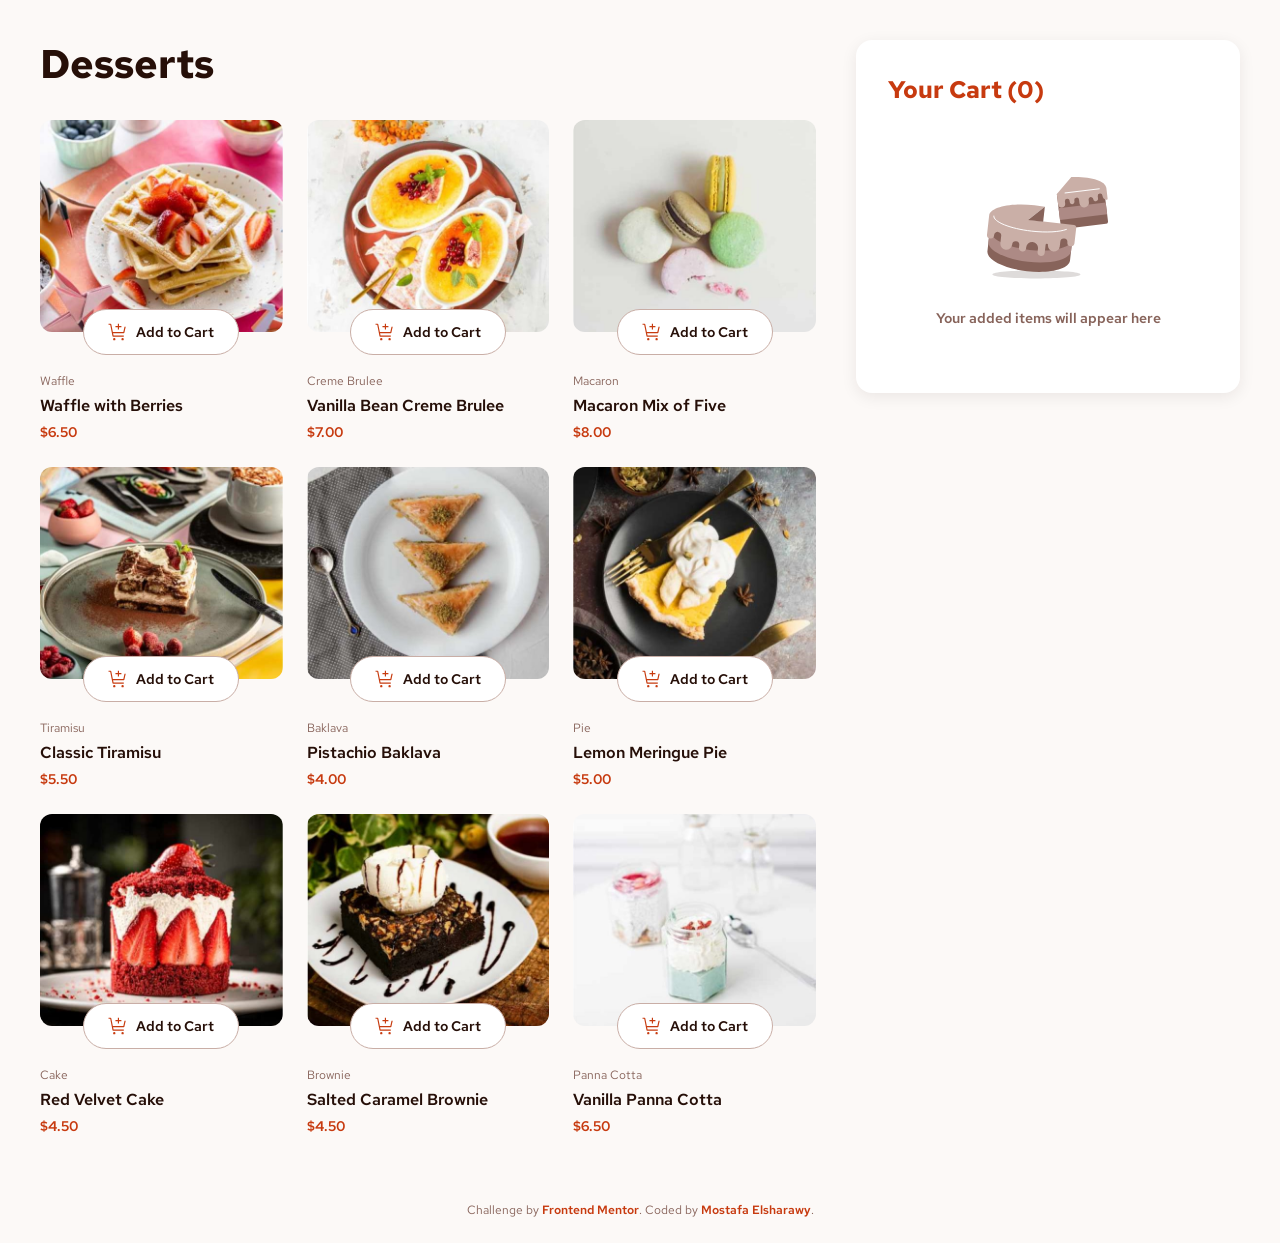
==== index.html @ c8ed71d9 "." ====
<!DOCTYPE html>
<html lang="en">
  <head>
    <meta charset="UTF-8" />
    <meta name="viewport" content="width=device-width, initial-scale=1.0" />
    <title>Desserts — Product List with Cart</title>
    <link rel="icon" type="image/png" href="../assets/images/favicon-32x32.png" sizes="32x32" />
    <link rel="preconnect" href="https://fonts.googleapis.com" />
    <link rel="preconnect" href="https://fonts.gstatic.com" crossorigin />
    <link href="https://fonts.googleapis.com/css2?family=Red+Hat+Text:ital,wght@0,400;0,600;0,700;1,400&display=swap" rel="stylesheet" />
    <link rel="stylesheet" href="../CSS/style.css" />
  </head>
  <body>

    <!-- ===================== MAIN LAYOUT ===================== -->
    <main class="layout" id="main-content">

      <!-- ===== PRODUCT SECTION ===== -->
      <section class="products-section" aria-label="Dessert products">
        <h1 class="section-title">Desserts</h1>
        <div class="products-grid" id="products-grid" role="list"></div>
      </section>

      <!-- ===== CART SIDEBAR ===== -->
      <aside class="cart-sidebar" aria-label="Your shopping cart">
        <h2 class="cart-title">Your Cart (<span id="cart-count">0</span>)</h2>

        <!-- Empty state -->
        <div class="cart-empty" id="cart-empty" aria-live="polite">
          <img
            src="../assets/images/illustration-empty-cart.svg"
            alt="Empty shopping cart illustration"
            class="cart-empty__illustration"
          />
          <p class="cart-empty__text">Your added items will appear here</p>
        </div>

        <!-- Filled state -->
        <div class="cart-filled" id="cart-filled" hidden>
          <ul class="cart-items" id="cart-items" aria-label="Items in cart"></ul>

          <div class="cart-order-total">
            <span class="cart-order-total__label">Order Total</span>
            <span class="cart-order-total__value" id="cart-total">$0.00</span>
          </div>

          <div class="cart-carbon-note">
            <img
              src="../assets/images/icon-carbon-neutral.svg"
              alt=""
              aria-hidden="true"
            />
            <p>This is a <strong>carbon-neutral</strong> delivery</p>
          </div>

          <button class="btn-confirm-order" id="btn-confirm-order" type="button">
            Confirm Order
          </button>
        </div>
      </aside>
    </main>

    <!-- ===================== ORDER CONFIRMATION MODAL ===================== -->
    <div
      class="modal-overlay"
      id="modal-overlay"
      role="dialog"
      aria-modal="true"
      aria-labelledby="modal-title"
      hidden
    >
      <div class="modal">
        <img
          src="../assets/images/icon-order-confirmed.svg"
          alt="Order confirmed"
          class="modal__icon"
        />
        <h2 class="modal__title" id="modal-title">Order Confirmed</h2>
        <p class="modal__subtitle">We hope you enjoy your food!</p>

        <div class="modal-items-wrapper">
          <ul class="modal-items" id="modal-items" aria-label="Order summary"></ul>
          <div class="modal-order-total">
            <span class="modal-order-total__label">Order Total</span>
            <span class="modal-order-total__value" id="modal-total">$0.00</span>
          </div>
        </div>

        <button class="btn-start-new-order" id="btn-start-new-order" type="button">
          Start New Order
        </button>
      </div>
    </div>

    <script src="../JS/script.js?v=5"></script>

    <footer class="attribution">
      Challenge by <a href="https://www.frontendmentor.io?ref=challenge">Frontend Mentor</a>.
      Coded by <a href="https://www.linkedin.com/in/mostafa-elhassanain-elsharawy-27592a302/">Mostafa Elsharawy</a>.
    </footer>

  </body>
</html>
---- CSS/style.css ----
/* ============================================================
   PRODUCT LIST WITH CART — STYLESHEET
   1. Custom Properties
   2. Reset & Base
   3. Typography
   4. Layout
   5. Product Card
   6. Add-to-Cart Button
   7. Quantity Controls
   8. Cart Sidebar
   9. Cart Items
   10. Order Total & Carbon Note
   11. Confirm Order Button
   12. Order Confirmation Modal
   13. Responsive — Tablet (768px)
   14. Responsive — Desktop (1200px)
   15. Animations & Transitions
   ============================================================ */

/* ============================================================
   1. CUSTOM PROPERTIES
   ============================================================ */
:root {
  /* Brand colours */
  --clr-red:        hsl(14, 86%, 42%);
  --clr-red-hover:  hsl(14, 86%, 35%);
  --clr-green:      hsl(159, 69%, 38%);

  /* Neutrals */
  --clr-rose-50:    hsl(20, 50%, 98%);
  --clr-rose-100:   hsl(13, 31%, 94%);
  --clr-rose-300:   hsl(14, 25%, 72%);
  --clr-rose-400:   hsl(7, 20%, 60%);
  --clr-rose-500:   hsl(12, 20%, 44%);
  --clr-rose-900:   hsl(14, 65%, 9%);

  /* Typography */
  --ff-base:    'Red Hat Text', sans-serif;
  --fw-regular: 400;
  --fw-semibold:600;
  --fw-bold:    700;
  --fs-sm:      0.75rem;    /* 12px */
  --fs-base:    0.875rem;   /* 14px */
  --fs-md:      1rem;       /* 16px */
  --fs-lg:      1.5rem;     /* 24px */
  --fs-xl:      2.5rem;     /* 40px */

  /* Spacing */
  --space-xs:  0.5rem;
  --space-sm:  0.75rem;
  --space-md:  1rem;
  --space-lg:  1.5rem;
  --space-xl:  2rem;
  --space-2xl: 2.5rem;

  /* Radii */
  --radius-sm:   0.5rem;
  --radius-md:   0.75rem;
  --radius-lg:   1rem;
  --radius-full: 9999px;

  /* Shadows */
  --shadow-card:  0 4px 16px hsla(14, 65%, 9%, 0.08);
  --shadow-modal: 0 8px 40px hsla(14, 65%, 9%, 0.16);
}

/* Ensure [hidden] always collapses the element with no leftover space */
[hidden] {
  display: none !important;
}

/* ============================================================
   2. RESET & BASE
   ============================================================ */
*,
*::before,
*::after {
  box-sizing: border-box;
  margin: 0;
  padding: 0;
}

html {
  scroll-behavior: smooth;
}

body {
  font-family: var(--ff-base);
  font-size: var(--fs-base);
  font-weight: var(--fw-regular);
  color: var(--clr-rose-900);
  background-color: var(--clr-rose-50);
  min-height: 100vh;
  line-height: 1.5;
  overflow-x: hidden;
}

img {
  display: block;
  max-width: 100%;
}

ul,
ol {
  list-style: none;
}

button {
  font-family: inherit;
  cursor: pointer;
  border: none;
  background: none;
}

/* ============================================================
   3. TYPOGRAPHY
   ============================================================ */
.section-title {
  font-size: var(--fs-xl);
  font-weight: var(--fw-bold);
  line-height: 1.2;
  color: var(--clr-rose-900);
  margin-bottom: var(--space-xl);
}

.cart-title {
  font-size: var(--fs-lg);
  font-weight: var(--fw-bold);
  color: var(--clr-red);
  margin-bottom: var(--space-lg);
}

/* ============================================================
   4. LAYOUT
   ============================================================ */
.layout {
  display: grid;
  grid-template-columns: 1fr;
  gap: var(--space-xl);
  max-width: 1440px;
  margin: 0 auto;
  padding: var(--space-2xl) var(--space-md);
}

.products-section {
  min-width: 0;
}

.products-grid {
  display: grid;
  grid-template-columns: 1fr;
  gap: var(--space-lg);
}

.cart-sidebar {
  background-color: #fff;
  border-radius: var(--radius-lg);
  padding: var(--space-xl);
  box-shadow: var(--shadow-card);
  align-self: start;
}

/* ============================================================
   5. PRODUCT CARD
   ============================================================ */
.product-card {
  display: flex;
  flex-direction: column;
  gap: var(--space-md);
}

.product-card__image-wrapper {
  position: relative;
  border-radius: var(--radius-md);
  overflow: visible;
}

.product-card__image {
  width: 100%;
  height: 200px;
  object-fit: cover;
  border-radius: var(--radius-md);
  display: block;
  transition: outline 0.15s ease;
}

/* Orange border on image when in cart */
.product-card--in-cart .product-card__image {
  outline: 2px solid var(--clr-red);
  outline-offset: 0px;
}

.product-card__btn-wrapper {
  position: absolute;
  bottom: 0;
  left: 50%;
  transform: translate(-50%, 50%);
  width: max-content;
  z-index: 1;
}

.product-card__info {
  padding-top: var(--space-lg);
}

.product-card__category {
  font-size: var(--fs-sm);
  color: var(--clr-rose-500);
  margin-bottom: 0.25rem;
}

.product-card__name {
  font-size: var(--fs-md);
  font-weight: var(--fw-semibold);
  color: var(--clr-rose-900);
  margin-bottom: 0.25rem;
}

.product-card__price {
  font-size: var(--fs-base);
  font-weight: var(--fw-semibold);
  color: var(--clr-red);
}

/* ============================================================
   6. ADD-TO-CART BUTTON
   ============================================================ */
.btn-add-to-cart {
  display: flex;
  align-items: center;
  gap: var(--space-xs);
  padding: 0.75rem var(--space-lg);
  background-color: #fff;
  color: var(--clr-rose-900);
  font-size: var(--fs-base);
  font-weight: var(--fw-semibold);
  border: 1.5px solid var(--clr-rose-300);
  border-radius: var(--radius-full);
  white-space: nowrap;
  transition:
    border-color 0.2s ease,
    color 0.2s ease;
}

.btn-add-to-cart:hover,
.btn-add-to-cart:focus-visible {
  border-color: var(--clr-red);
  color: var(--clr-red);
  outline: none;
}

.btn-add-to-cart img {
  width: 20px;
  height: 20px;
  flex-shrink: 0;
}

/* ============================================================
   7. QUANTITY CONTROLS
   ============================================================ */
.quantity-controls {
  display: flex;
  align-items: center;
  justify-content: space-between;
  gap: var(--space-xs);
  padding: 0.75rem var(--space-md);
  background-color: var(--clr-red);
  border-radius: var(--radius-full);
  min-width: 160px;
}

.quantity-controls__count {
  font-size: var(--fs-base);
  font-weight: var(--fw-semibold);
  color: #fff;
  min-width: 1.5rem;
  text-align: center;
}

.btn-quantity {
  display: flex;
  align-items: center;
  justify-content: center;
  width: 20px;
  height: 20px;
  border: 1.5px solid #fff;
  border-radius: 50%;
  flex-shrink: 0;
  transition: background-color 0.15s ease;
}

.btn-quantity img {
  width: 10px;
  height: 10px;
  pointer-events: none;
}

.btn-quantity:hover,
.btn-quantity:focus-visible {
  background-color: #fff;
  outline: none;
}

.btn-quantity:hover img,
.btn-quantity:focus-visible img {
  filter: invert(1) sepia(1) saturate(10) hue-rotate(340deg);
}

/* ============================================================
   8. CART SIDEBAR — EMPTY STATE
   ============================================================ */
.cart-empty {
  display: flex;
  flex-direction: column;
  align-items: center;
  gap: var(--space-md);
  padding: var(--space-xl) 0;
}

.cart-empty__illustration {
  width: 128px;
  height: auto;
}

.cart-empty__text {
  font-size: var(--fs-base);
  font-weight: var(--fw-semibold);
  color: var(--clr-rose-500);
  text-align: center;
}

/* ============================================================
   9. CART ITEMS
   ============================================================ */
.cart-items {
  display: flex;
  flex-direction: column;
}

.cart-item {
  display: flex;
  align-items: center;
  justify-content: space-between;
  gap: var(--space-md);
  padding: var(--space-md) 0;
  border-bottom: 1px solid var(--clr-rose-100);
}

.cart-item__details {
  display: flex;
  flex-direction: column;
  gap: 0.25rem;
  min-width: 0;
}

.cart-item__name {
  font-size: var(--fs-base);
  font-weight: var(--fw-semibold);
  color: var(--clr-rose-900);
  white-space: nowrap;
  overflow: hidden;
  text-overflow: ellipsis;
}

.cart-item__pricing {
  display: flex;
  align-items: center;
  gap: var(--space-sm);
  flex-wrap: wrap;
}

.cart-item__quantity {
  font-size: var(--fs-base);
  font-weight: var(--fw-semibold);
  color: var(--clr-red);
}

.cart-item__unit-price {
  font-size: var(--fs-base);
  color: var(--clr-rose-400);
}

/* Subtotal matches design: dark/bold */
.cart-item__subtotal {
  font-size: var(--fs-base);
  font-weight: var(--fw-semibold);
  color: var(--clr-rose-900);
}

.btn-remove-item {
  display: flex;
  align-items: center;
  justify-content: center;
  width: 20px;
  height: 20px;
  border: 1.5px solid var(--clr-rose-300);
  border-radius: 50%;
  flex-shrink: 0;
  transition: border-color 0.15s ease;
}

.btn-remove-item img {
  width: 10px;
  height: 10px;
  pointer-events: none;
}

.btn-remove-item:hover,
.btn-remove-item:focus-visible {
  border-color: var(--clr-rose-900);
  outline: none;
}

/* ============================================================
   10. ORDER TOTAL & CARBON NOTE
   ============================================================ */
.cart-order-total {
  display: flex;
  align-items: center;
  justify-content: space-between;
  padding: var(--space-lg) 0;
}

.cart-order-total__label {
  font-size: var(--fs-base);
  color: var(--clr-rose-900);
}

/* Large bold total, matches design "$46.50" */
.cart-order-total__value {
  font-size: var(--fs-lg);
  font-weight: var(--fw-bold);
  color: var(--clr-rose-900);
}

.cart-carbon-note {
  display: flex;
  align-items: center;
  justify-content: center;
  gap: var(--space-xs);
  padding: var(--space-md);
  background-color: var(--clr-rose-50);
  border-radius: var(--radius-sm);
  font-size: var(--fs-base);
  color: var(--clr-rose-500);
  text-align: center;
}

.cart-carbon-note img {
  width: 20px;
  height: 20px;
  flex-shrink: 0;
}

.cart-carbon-note strong {
  color: var(--clr-rose-900);
}

/* ============================================================
   11. CONFIRM ORDER BUTTON
   ============================================================ */
.btn-confirm-order {
  width: 100%;
  margin-top: var(--space-lg);
  padding: var(--space-md) var(--space-xl);
  background-color: var(--clr-red);
  color: #fff;
  font-size: var(--fs-md);
  font-weight: var(--fw-semibold);
  border-radius: var(--radius-full);
  transition: background-color 0.2s ease;
}

.btn-confirm-order:hover,
.btn-confirm-order:focus-visible {
  background-color: var(--clr-red-hover);
  outline: none;
}

/* ============================================================
   12. ORDER CONFIRMATION MODAL
   ============================================================ */
.modal-overlay {
  position: fixed;
  inset: 0;
  background-color: hsla(14, 65%, 9%, 0.5);
  display: flex;
  align-items: flex-end;   /* bottom-sheet on mobile */
  justify-content: center;
  z-index: 100;
  animation: overlay-fade-in 0.25s ease forwards;
}

.modal {
  background-color: #fff;
  border-radius: var(--radius-lg) var(--radius-lg) 0 0;
  padding: var(--space-xl) var(--space-lg);
  width: 100%;
  max-height: 90vh;
  overflow-y: auto;
  box-shadow: var(--shadow-modal);
  animation: modal-slide-up 0.3s ease forwards;
}

.modal__icon {
  width: 48px;
  height: 48px;
  margin-bottom: var(--space-lg);
}

.modal__title {
  font-size: var(--fs-xl);
  font-weight: var(--fw-bold);
  color: var(--clr-rose-900);
  line-height: 1.2;
  margin-bottom: var(--space-xs);
}

.modal__subtitle {
  font-size: var(--fs-base);
  color: var(--clr-rose-500);
  margin-bottom: var(--space-xl);
}

/* Items summary box */
.modal-items-wrapper {
  background-color: var(--clr-rose-50);
  border-radius: var(--radius-md);
  padding: var(--space-md) var(--space-lg);
  margin-bottom: var(--space-xl);
}

.modal-items {
  display: flex;
  flex-direction: column;
}

.modal-item {
  display: flex;
  align-items: center;
  gap: var(--space-md);
  padding: var(--space-md) 0;
  border-bottom: 1px solid var(--clr-rose-100);
}

.modal-item__thumbnail {
  width: 48px;
  height: 48px;
  object-fit: cover;
  border-radius: var(--radius-sm);
  flex-shrink: 0;
}

.modal-item__details {
  flex: 1;
  min-width: 0;
}

.modal-item__name {
  font-size: var(--fs-base);
  font-weight: var(--fw-semibold);
  color: var(--clr-rose-900);
  margin-bottom: 0.2rem;
  white-space: nowrap;
  overflow: hidden;
  text-overflow: ellipsis;
}

.modal-item__pricing {
  display: flex;
  align-items: center;
  gap: var(--space-sm);
}

.modal-item__quantity {
  font-size: var(--fs-base);
  font-weight: var(--fw-semibold);
  color: var(--clr-red);
}

.modal-item__unit-price {
  font-size: var(--fs-base);
  color: var(--clr-rose-400);
}

.modal-item__subtotal {
  font-size: var(--fs-base);
  font-weight: var(--fw-bold);
  color: var(--clr-rose-900);
  margin-left: auto;
  flex-shrink: 0;
}

/* Order total row inside the summary box */
.modal-order-total {
  display: flex;
  align-items: center;
  justify-content: space-between;
  padding-top: var(--space-lg);
}

.modal-order-total__label {
  font-size: var(--fs-base);
  color: var(--clr-rose-900);
}

.modal-order-total__value {
  font-size: var(--fs-lg);
  font-weight: var(--fw-bold);
  color: var(--clr-rose-900);
}

.btn-start-new-order {
  width: 100%;
  padding: var(--space-md) var(--space-xl);
  background-color: var(--clr-red);
  color: #fff;
  font-size: var(--fs-md);
  font-weight: var(--fw-semibold);
  border-radius: var(--radius-full);
  transition: background-color 0.2s ease;
}

.btn-start-new-order:hover,
.btn-start-new-order:focus-visible {
  background-color: var(--clr-red-hover);
  outline: none;
}

/* ============================================================
   13. RESPONSIVE — MOBILE (max 767px)
   ============================================================ */
@media (max-width: 47.9375rem) {

  /* Tighter page padding */
  .layout {
    padding: var(--space-md) var(--space-sm);
    gap: var(--space-md);
  }

  /* Products always on top, cart always below */
  .products-section { order: 1; }
  .cart-sidebar     { order: 2; }

  /* Single-column product grid */
  .products-grid {
    grid-template-columns: 1fr;
    gap: var(--space-md);
  }

  /* Shorter image on narrow screens */
  .product-card__image {
    height: 160px;
  }

  /* Slightly more room below the overlapping button */
  .product-card__info {
    padding-top: var(--space-xl);
  }

  /* Smaller heading */
  .section-title {
    font-size: 1.75rem;
    margin-bottom: var(--space-lg);
  }

  /* Touch-friendly buttons — min 44px (Apple/Google HIG) */
  .btn-add-to-cart {
    min-height: 44px;
    padding: 0.75rem var(--space-xl);
    font-size: var(--fs-md);
  }

  .quantity-controls {
    min-height: 44px;
    min-width: 144px;
    padding: 0.625rem var(--space-md);
  }

  .btn-quantity {
    width: 24px;
    height: 24px;
  }

  .btn-confirm-order,
  .btn-start-new-order {
    min-height: 52px;
    font-size: var(--fs-md);
  }

  .btn-remove-item {
    width: 24px;
    height: 24px;
  }

  /* Cart sidebar: compact on mobile */
  .cart-sidebar {
    padding: var(--space-lg) var(--space-md);
  }

  .cart-title {
    font-size: var(--fs-md);
    margin-bottom: var(--space-md);
  }

  /* Let cart item names wrap on small screens */
  .cart-item__name {
    white-space: normal;
  }

  /* Modal bottom-sheet padding */
  .modal {
    padding: var(--space-lg) var(--space-md);
  }

  .modal__title {
    font-size: 1.75rem;
  }
}

/* ============================================================
   14. RESPONSIVE — TABLET (768px)
   ============================================================ */
@media (min-width: 48rem) {
  .layout {
    padding: var(--space-xl) var(--space-xl);
    gap: var(--space-xl);
  }

  /* Reset mobile order overrides */
  .products-section { order: unset; }
  .cart-sidebar     { order: unset; padding: var(--space-xl); }

  .products-grid {
    grid-template-columns: repeat(2, 1fr);
  }

  .product-card__image {
    height: 200px;
  }

  /* Modal: centered card on tablet+ */
  .modal-overlay {
    align-items: center;
    padding: var(--space-lg);
  }

  .modal {
    border-radius: var(--radius-lg);
    max-width: 592px;
    width: 100%;
    max-height: 85vh;
  }
}

/* ============================================================
   15. RESPONSIVE — DESKTOP (1200px)
   ============================================================ */
@media (min-width: 75rem) {
  .layout {
    grid-template-columns: 1fr 384px;
    align-items: start;
    padding: var(--space-2xl) var(--space-2xl);
    gap: var(--space-2xl);
  }

  .products-grid {
    grid-template-columns: repeat(3, 1fr);
  }

  .product-card__image {
    height: 212px;
  }
}

/* ============================================================
   16. FOOTER ATTRIBUTION
   ============================================================ */
.attribution {
  text-align: center;
  padding: var(--space-lg) var(--space-md);
  font-size: var(--fs-sm);
  color: var(--clr-rose-500);
}

.attribution a {
  color: var(--clr-red);
  font-weight: var(--fw-semibold);
  text-decoration: none;
}

.attribution a:hover,
.attribution a:focus-visible {
  text-decoration: underline;
}

/* ============================================================
   17. FOCUS
   ============================================================ */
:focus-visible {
  outline: 2px solid var(--clr-red);
  outline-offset: 2px;
}
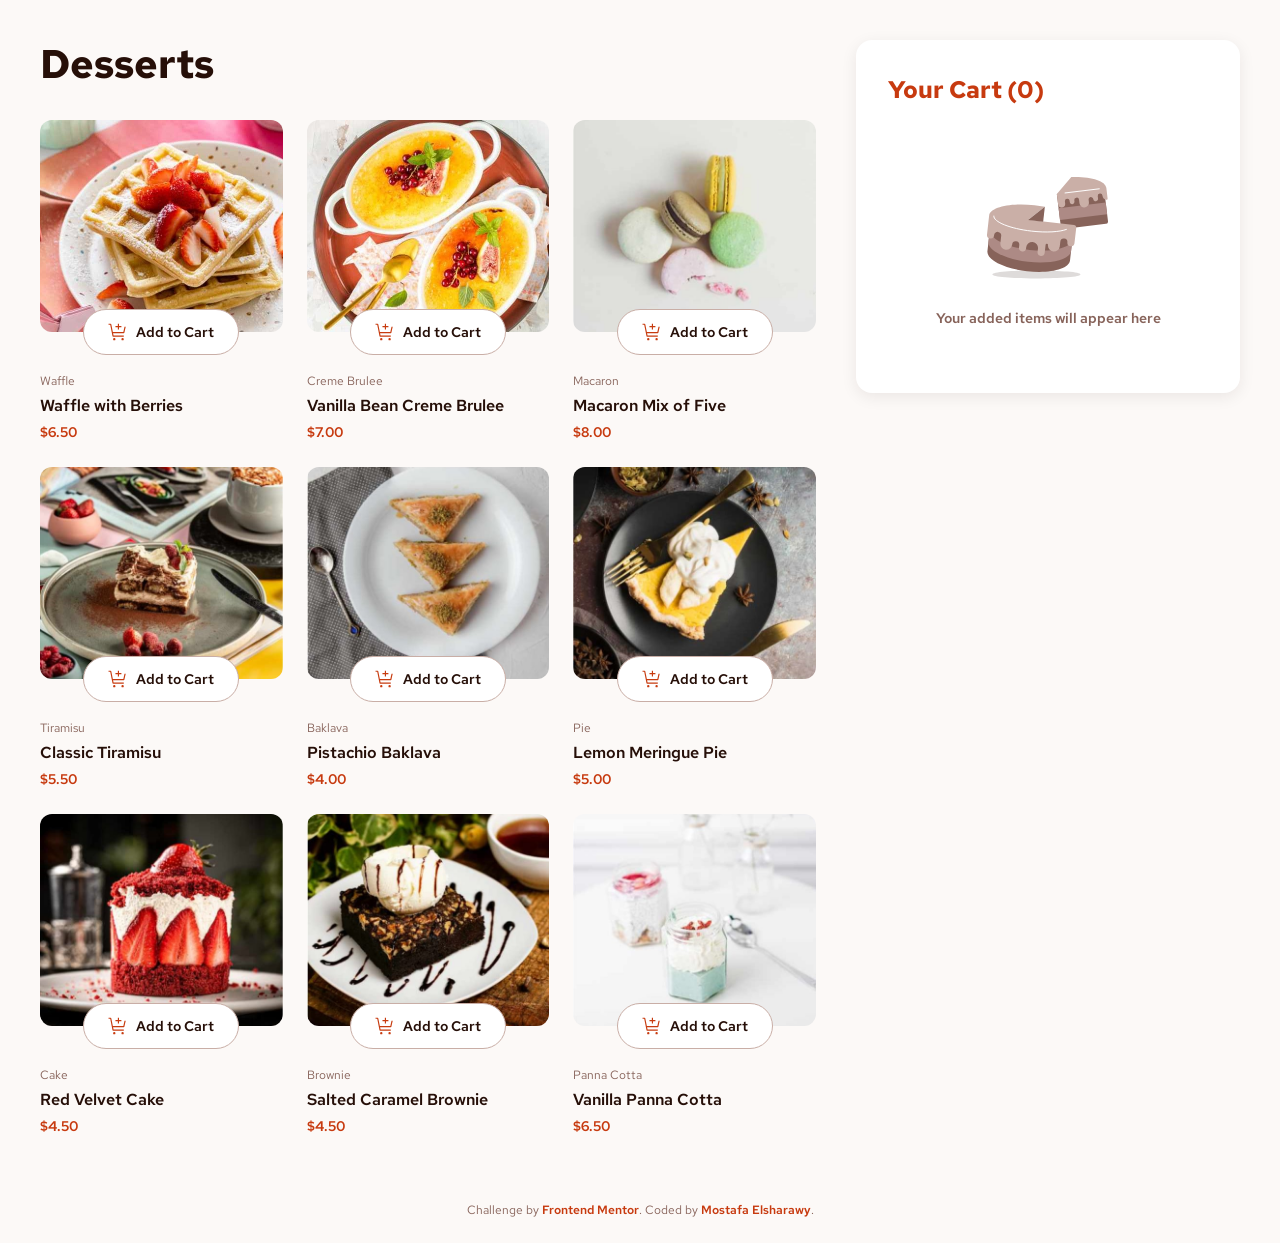
==== commit 3a042430: "." ====
--- a/index.html
+++ b/index.html
@@ -8,7 +8,7 @@
     <link rel="preconnect" href="https://fonts.googleapis.com" />
     <link rel="preconnect" href="https://fonts.gstatic.com" crossorigin />
     <link href="https://fonts.googleapis.com/css2?family=Red+Hat+Text:ital,wght@0,400;0,600;0,700;1,400&display=swap" rel="stylesheet" />
-    <link rel="stylesheet" href="../CSS/style.css" />
+    <link rel="stylesheet" href="style.css" />
   </head>
   <body>
 
@@ -92,7 +92,7 @@
       </div>
     </div>
 
-    <script src="../JS/script.js?v=5"></script>
+    <script src="script.js"></script>
 
     <footer class="attribution">
       Challenge by <a href="https://www.frontendmentor.io?ref=challenge">Frontend Mentor</a>.
--- a/style.css
+++ b/style.css
@@ -0,0 +1,803 @@
+/* ============================================================
+   PRODUCT LIST WITH CART — STYLESHEET
+   1. Custom Properties
+   2. Reset & Base
+   3. Typography
+   4. Layout
+   5. Product Card
+   6. Add-to-Cart Button
+   7. Quantity Controls
+   8. Cart Sidebar
+   9. Cart Items
+   10. Order Total & Carbon Note
+   11. Confirm Order Button
+   12. Order Confirmation Modal
+   13. Responsive — Tablet (768px)
+   14. Responsive — Desktop (1200px)
+   15. Animations & Transitions
+   ============================================================ */
+
+/* ============================================================
+   1. CUSTOM PROPERTIES
+   ============================================================ */
+:root {
+  /* Brand colours */
+  --clr-red:        hsl(14, 86%, 42%);
+  --clr-red-hover:  hsl(14, 86%, 35%);
+  --clr-green:      hsl(159, 69%, 38%);
+
+  /* Neutrals */
+  --clr-rose-50:    hsl(20, 50%, 98%);
+  --clr-rose-100:   hsl(13, 31%, 94%);
+  --clr-rose-300:   hsl(14, 25%, 72%);
+  --clr-rose-400:   hsl(7, 20%, 60%);
+  --clr-rose-500:   hsl(12, 20%, 44%);
+  --clr-rose-900:   hsl(14, 65%, 9%);
+
+  /* Typography */
+  --ff-base:    'Red Hat Text', sans-serif;
+  --fw-regular: 400;
+  --fw-semibold:600;
+  --fw-bold:    700;
+  --fs-sm:      0.75rem;    /* 12px */
+  --fs-base:    0.875rem;   /* 14px */
+  --fs-md:      1rem;       /* 16px */
+  --fs-lg:      1.5rem;     /* 24px */
+  --fs-xl:      2.5rem;     /* 40px */
+
+  /* Spacing */
+  --space-xs:  0.5rem;
+  --space-sm:  0.75rem;
+  --space-md:  1rem;
+  --space-lg:  1.5rem;
+  --space-xl:  2rem;
+  --space-2xl: 2.5rem;
+
+  /* Radii */
+  --radius-sm:   0.5rem;
+  --radius-md:   0.75rem;
+  --radius-lg:   1rem;
+  --radius-full: 9999px;
+
+  /* Shadows */
+  --shadow-card:  0 4px 16px hsla(14, 65%, 9%, 0.08);
+  --shadow-modal: 0 8px 40px hsla(14, 65%, 9%, 0.16);
+}
+
+/* Ensure [hidden] always collapses the element with no leftover space */
+[hidden] {
+  display: none !important;
+}
+
+/* ============================================================
+   2. RESET & BASE
+   ============================================================ */
+*,
+*::before,
+*::after {
+  box-sizing: border-box;
+  margin: 0;
+  padding: 0;
+}
+
+html {
+  scroll-behavior: smooth;
+}
+
+body {
+  font-family: var(--ff-base);
+  font-size: var(--fs-base);
+  font-weight: var(--fw-regular);
+  color: var(--clr-rose-900);
+  background-color: var(--clr-rose-50);
+  min-height: 100vh;
+  line-height: 1.5;
+  overflow-x: hidden;
+}
+
+img {
+  display: block;
+  max-width: 100%;
+}
+
+ul,
+ol {
+  list-style: none;
+}
+
+button {
+  font-family: inherit;
+  cursor: pointer;
+  border: none;
+  background: none;
+}
+
+/* ============================================================
+   3. TYPOGRAPHY
+   ============================================================ */
+.section-title {
+  font-size: var(--fs-xl);
+  font-weight: var(--fw-bold);
+  line-height: 1.2;
+  color: var(--clr-rose-900);
+  margin-bottom: var(--space-xl);
+}
+
+.cart-title {
+  font-size: var(--fs-lg);
+  font-weight: var(--fw-bold);
+  color: var(--clr-red);
+  margin-bottom: var(--space-lg);
+}
+
+/* ============================================================
+   4. LAYOUT
+   ============================================================ */
+.layout {
+  display: grid;
+  grid-template-columns: 1fr;
+  gap: var(--space-xl);
+  max-width: 1440px;
+  margin: 0 auto;
+  padding: var(--space-2xl) var(--space-md);
+}
+
+.products-section {
+  min-width: 0;
+}
+
+.products-grid {
+  display: grid;
+  grid-template-columns: 1fr;
+  gap: var(--space-lg);
+}
+
+.cart-sidebar {
+  background-color: #fff;
+  border-radius: var(--radius-lg);
+  padding: var(--space-xl);
+  box-shadow: var(--shadow-card);
+  align-self: start;
+}
+
+/* ============================================================
+   5. PRODUCT CARD
+   ============================================================ */
+.product-card {
+  display: flex;
+  flex-direction: column;
+  gap: var(--space-md);
+}
+
+.product-card__image-wrapper {
+  position: relative;
+  border-radius: var(--radius-md);
+  overflow: visible;
+}
+
+.product-card__image {
+  width: 100%;
+  height: 200px;
+  object-fit: cover;
+  border-radius: var(--radius-md);
+  display: block;
+  transition: outline 0.15s ease;
+}
+
+/* Orange border on image when in cart */
+.product-card--in-cart .product-card__image {
+  outline: 2px solid var(--clr-red);
+  outline-offset: 0px;
+}
+
+.product-card__btn-wrapper {
+  position: absolute;
+  bottom: 0;
+  left: 50%;
+  transform: translate(-50%, 50%);
+  width: max-content;
+  z-index: 1;
+}
+
+.product-card__info {
+  padding-top: var(--space-lg);
+}
+
+.product-card__category {
+  font-size: var(--fs-sm);
+  color: var(--clr-rose-500);
+  margin-bottom: 0.25rem;
+}
+
+.product-card__name {
+  font-size: var(--fs-md);
+  font-weight: var(--fw-semibold);
+  color: var(--clr-rose-900);
+  margin-bottom: 0.25rem;
+}
+
+.product-card__price {
+  font-size: var(--fs-base);
+  font-weight: var(--fw-semibold);
+  color: var(--clr-red);
+}
+
+/* ============================================================
+   6. ADD-TO-CART BUTTON
+   ============================================================ */
+.btn-add-to-cart {
+  display: flex;
+  align-items: center;
+  gap: var(--space-xs);
+  padding: 0.75rem var(--space-lg);
+  background-color: #fff;
+  color: var(--clr-rose-900);
+  font-size: var(--fs-base);
+  font-weight: var(--fw-semibold);
+  border: 1.5px solid var(--clr-rose-300);
+  border-radius: var(--radius-full);
+  white-space: nowrap;
+  transition:
+    border-color 0.2s ease,
+    color 0.2s ease;
+}
+
+.btn-add-to-cart:hover,
+.btn-add-to-cart:focus-visible {
+  border-color: var(--clr-red);
+  color: var(--clr-red);
+  outline: none;
+}
+
+.btn-add-to-cart img {
+  width: 20px;
+  height: 20px;
+  flex-shrink: 0;
+}
+
+/* ============================================================
+   7. QUANTITY CONTROLS
+   ============================================================ */
+.quantity-controls {
+  display: flex;
+  align-items: center;
+  justify-content: space-between;
+  gap: var(--space-xs);
+  padding: 0.75rem var(--space-md);
+  background-color: var(--clr-red);
+  border-radius: var(--radius-full);
+  min-width: 160px;
+}
+
+.quantity-controls__count {
+  font-size: var(--fs-base);
+  font-weight: var(--fw-semibold);
+  color: #fff;
+  min-width: 1.5rem;
+  text-align: center;
+}
+
+.btn-quantity {
+  display: flex;
+  align-items: center;
+  justify-content: center;
+  width: 20px;
+  height: 20px;
+  border: 1.5px solid #fff;
+  border-radius: 50%;
+  flex-shrink: 0;
+  transition: background-color 0.15s ease;
+}
+
+.btn-quantity img {
+  width: 10px;
+  height: 10px;
+  pointer-events: none;
+}
+
+.btn-quantity:hover,
+.btn-quantity:focus-visible {
+  background-color: #fff;
+  outline: none;
+}
+
+.btn-quantity:hover img,
+.btn-quantity:focus-visible img {
+  filter: invert(1) sepia(1) saturate(10) hue-rotate(340deg);
+}
+
+/* ============================================================
+   8. CART SIDEBAR — EMPTY STATE
+   ============================================================ */
+.cart-empty {
+  display: flex;
+  flex-direction: column;
+  align-items: center;
+  gap: var(--space-md);
+  padding: var(--space-xl) 0;
+}
+
+.cart-empty__illustration {
+  width: 128px;
+  height: auto;
+}
+
+.cart-empty__text {
+  font-size: var(--fs-base);
+  font-weight: var(--fw-semibold);
+  color: var(--clr-rose-500);
+  text-align: center;
+}
+
+/* ============================================================
+   9. CART ITEMS
+   ============================================================ */
+.cart-items {
+  display: flex;
+  flex-direction: column;
+}
+
+.cart-item {
+  display: flex;
+  align-items: center;
+  justify-content: space-between;
+  gap: var(--space-md);
+  padding: var(--space-md) 0;
+  border-bottom: 1px solid var(--clr-rose-100);
+}
+
+.cart-item__details {
+  display: flex;
+  flex-direction: column;
+  gap: 0.25rem;
+  min-width: 0;
+}
+
+.cart-item__name {
+  font-size: var(--fs-base);
+  font-weight: var(--fw-semibold);
+  color: var(--clr-rose-900);
+  white-space: nowrap;
+  overflow: hidden;
+  text-overflow: ellipsis;
+}
+
+.cart-item__pricing {
+  display: flex;
+  align-items: center;
+  gap: var(--space-sm);
+  flex-wrap: wrap;
+}
+
+.cart-item__quantity {
+  font-size: var(--fs-base);
+  font-weight: var(--fw-semibold);
+  color: var(--clr-red);
+}
+
+.cart-item__unit-price {
+  font-size: var(--fs-base);
+  color: var(--clr-rose-400);
+}
+
+/* Subtotal matches design: dark/bold */
+.cart-item__subtotal {
+  font-size: var(--fs-base);
+  font-weight: var(--fw-semibold);
+  color: var(--clr-rose-900);
+}
+
+.btn-remove-item {
+  display: flex;
+  align-items: center;
+  justify-content: center;
+  width: 20px;
+  height: 20px;
+  border: 1.5px solid var(--clr-rose-300);
+  border-radius: 50%;
+  flex-shrink: 0;
+  transition: border-color 0.15s ease;
+}
+
+.btn-remove-item img {
+  width: 10px;
+  height: 10px;
+  pointer-events: none;
+}
+
+.btn-remove-item:hover,
+.btn-remove-item:focus-visible {
+  border-color: var(--clr-rose-900);
+  outline: none;
+}
+
+/* ============================================================
+   10. ORDER TOTAL & CARBON NOTE
+   ============================================================ */
+.cart-order-total {
+  display: flex;
+  align-items: center;
+  justify-content: space-between;
+  padding: var(--space-lg) 0;
+}
+
+.cart-order-total__label {
+  font-size: var(--fs-base);
+  color: var(--clr-rose-900);
+}
+
+/* Large bold total, matches design "$46.50" */
+.cart-order-total__value {
+  font-size: var(--fs-lg);
+  font-weight: var(--fw-bold);
+  color: var(--clr-rose-900);
+}
+
+.cart-carbon-note {
+  display: flex;
+  align-items: center;
+  justify-content: center;
+  gap: var(--space-xs);
+  padding: var(--space-md);
+  background-color: var(--clr-rose-50);
+  border-radius: var(--radius-sm);
+  font-size: var(--fs-base);
+  color: var(--clr-rose-500);
+  text-align: center;
+}
+
+.cart-carbon-note img {
+  width: 20px;
+  height: 20px;
+  flex-shrink: 0;
+}
+
+.cart-carbon-note strong {
+  color: var(--clr-rose-900);
+}
+
+/* ============================================================
+   11. CONFIRM ORDER BUTTON
+   ============================================================ */
+.btn-confirm-order {
+  width: 100%;
+  margin-top: var(--space-lg);
+  padding: var(--space-md) var(--space-xl);
+  background-color: var(--clr-red);
+  color: #fff;
+  font-size: var(--fs-md);
+  font-weight: var(--fw-semibold);
+  border-radius: var(--radius-full);
+  transition: background-color 0.2s ease;
+}
+
+.btn-confirm-order:hover,
+.btn-confirm-order:focus-visible {
+  background-color: var(--clr-red-hover);
+  outline: none;
+}
+
+/* ============================================================
+   12. ORDER CONFIRMATION MODAL
+   ============================================================ */
+.modal-overlay {
+  position: fixed;
+  inset: 0;
+  background-color: hsla(14, 65%, 9%, 0.5);
+  display: flex;
+  align-items: flex-end;   /* bottom-sheet on mobile */
+  justify-content: center;
+  z-index: 100;
+  animation: overlay-fade-in 0.25s ease forwards;
+}
+
+.modal {
+  background-color: #fff;
+  border-radius: var(--radius-lg) var(--radius-lg) 0 0;
+  padding: var(--space-xl) var(--space-lg);
+  width: 100%;
+  max-height: 90vh;
+  overflow-y: auto;
+  box-shadow: var(--shadow-modal);
+  animation: modal-slide-up 0.3s ease forwards;
+}
+
+.modal__icon {
+  width: 48px;
+  height: 48px;
+  margin-bottom: var(--space-lg);
+}
+
+.modal__title {
+  font-size: var(--fs-xl);
+  font-weight: var(--fw-bold);
+  color: var(--clr-rose-900);
+  line-height: 1.2;
+  margin-bottom: var(--space-xs);
+}
+
+.modal__subtitle {
+  font-size: var(--fs-base);
+  color: var(--clr-rose-500);
+  margin-bottom: var(--space-xl);
+}
+
+/* Items summary box */
+.modal-items-wrapper {
+  background-color: var(--clr-rose-50);
+  border-radius: var(--radius-md);
+  padding: var(--space-md) var(--space-lg);
+  margin-bottom: var(--space-xl);
+}
+
+.modal-items {
+  display: flex;
+  flex-direction: column;
+}
+
+.modal-item {
+  display: flex;
+  align-items: center;
+  gap: var(--space-md);
+  padding: var(--space-md) 0;
+  border-bottom: 1px solid var(--clr-rose-100);
+}
+
+.modal-item__thumbnail {
+  width: 48px;
+  height: 48px;
+  object-fit: cover;
+  border-radius: var(--radius-sm);
+  flex-shrink: 0;
+}
+
+.modal-item__details {
+  flex: 1;
+  min-width: 0;
+}
+
+.modal-item__name {
+  font-size: var(--fs-base);
+  font-weight: var(--fw-semibold);
+  color: var(--clr-rose-900);
+  margin-bottom: 0.2rem;
+  white-space: nowrap;
+  overflow: hidden;
+  text-overflow: ellipsis;
+}
+
+.modal-item__pricing {
+  display: flex;
+  align-items: center;
+  gap: var(--space-sm);
+}
+
+.modal-item__quantity {
+  font-size: var(--fs-base);
+  font-weight: var(--fw-semibold);
+  color: var(--clr-red);
+}
+
+.modal-item__unit-price {
+  font-size: var(--fs-base);
+  color: var(--clr-rose-400);
+}
+
+.modal-item__subtotal {
+  font-size: var(--fs-base);
+  font-weight: var(--fw-bold);
+  color: var(--clr-rose-900);
+  margin-left: auto;
+  flex-shrink: 0;
+}
+
+/* Order total row inside the summary box */
+.modal-order-total {
+  display: flex;
+  align-items: center;
+  justify-content: space-between;
+  padding-top: var(--space-lg);
+}
+
+.modal-order-total__label {
+  font-size: var(--fs-base);
+  color: var(--clr-rose-900);
+}
+
+.modal-order-total__value {
+  font-size: var(--fs-lg);
+  font-weight: var(--fw-bold);
+  color: var(--clr-rose-900);
+}
+
+.btn-start-new-order {
+  width: 100%;
+  padding: var(--space-md) var(--space-xl);
+  background-color: var(--clr-red);
+  color: #fff;
+  font-size: var(--fs-md);
+  font-weight: var(--fw-semibold);
+  border-radius: var(--radius-full);
+  transition: background-color 0.2s ease;
+}
+
+.btn-start-new-order:hover,
+.btn-start-new-order:focus-visible {
+  background-color: var(--clr-red-hover);
+  outline: none;
+}
+
+/* ============================================================
+   13. RESPONSIVE — MOBILE (max 767px)
+   ============================================================ */
+@media (max-width: 47.9375rem) {
+
+  /* Tighter page padding */
+  .layout {
+    padding: var(--space-md) var(--space-sm);
+    gap: var(--space-md);
+  }
+
+  /* Products always on top, cart always below */
+  .products-section { order: 1; }
+  .cart-sidebar     { order: 2; }
+
+  /* Single-column product grid */
+  .products-grid {
+    grid-template-columns: 1fr;
+    gap: var(--space-md);
+  }
+
+  /* Shorter image on narrow screens */
+  .product-card__image {
+    height: 160px;
+  }
+
+  /* Slightly more room below the overlapping button */
+  .product-card__info {
+    padding-top: var(--space-xl);
+  }
+
+  /* Smaller heading */
+  .section-title {
+    font-size: 1.75rem;
+    margin-bottom: var(--space-lg);
+  }
+
+  /* Touch-friendly buttons — min 44px (Apple/Google HIG) */
+  .btn-add-to-cart {
+    min-height: 44px;
+    padding: 0.75rem var(--space-xl);
+    font-size: var(--fs-md);
+  }
+
+  .quantity-controls {
+    min-height: 44px;
+    min-width: 144px;
+    padding: 0.625rem var(--space-md);
+  }
+
+  .btn-quantity {
+    width: 24px;
+    height: 24px;
+  }
+
+  .btn-confirm-order,
+  .btn-start-new-order {
+    min-height: 52px;
+    font-size: var(--fs-md);
+  }
+
+  .btn-remove-item {
+    width: 24px;
+    height: 24px;
+  }
+
+  /* Cart sidebar: compact on mobile */
+  .cart-sidebar {
+    padding: var(--space-lg) var(--space-md);
+  }
+
+  .cart-title {
+    font-size: var(--fs-md);
+    margin-bottom: var(--space-md);
+  }
+
+  /* Let cart item names wrap on small screens */
+  .cart-item__name {
+    white-space: normal;
+  }
+
+  /* Modal bottom-sheet padding */
+  .modal {
+    padding: var(--space-lg) var(--space-md);
+  }
+
+  .modal__title {
+    font-size: 1.75rem;
+  }
+}
+
+/* ============================================================
+   14. RESPONSIVE — TABLET (768px)
+   ============================================================ */
+@media (min-width: 48rem) {
+  .layout {
+    padding: var(--space-xl) var(--space-xl);
+    gap: var(--space-xl);
+  }
+
+  /* Reset mobile order overrides */
+  .products-section { order: unset; }
+  .cart-sidebar     { order: unset; padding: var(--space-xl); }
+
+  .products-grid {
+    grid-template-columns: repeat(2, 1fr);
+  }
+
+  .product-card__image {
+    height: 200px;
+  }
+
+  /* Modal: centered card on tablet+ */
+  .modal-overlay {
+    align-items: center;
+    padding: var(--space-lg);
+  }
+
+  .modal {
+    border-radius: var(--radius-lg);
+    max-width: 592px;
+    width: 100%;
+    max-height: 85vh;
+  }
+}
+
+/* ============================================================
+   15. RESPONSIVE — DESKTOP (1200px)
+   ============================================================ */
+@media (min-width: 75rem) {
+  .layout {
+    grid-template-columns: 1fr 384px;
+    align-items: start;
+    padding: var(--space-2xl) var(--space-2xl);
+    gap: var(--space-2xl);
+  }
+
+  .products-grid {
+    grid-template-columns: repeat(3, 1fr);
+  }
+
+  .product-card__image {
+    height: 212px;
+  }
+}
+
+/* ============================================================
+   16. FOOTER ATTRIBUTION
+   ============================================================ */
+.attribution {
+  text-align: center;
+  padding: var(--space-lg) var(--space-md);
+  font-size: var(--fs-sm);
+  color: var(--clr-rose-500);
+}
+
+.attribution a {
+  color: var(--clr-red);
+  font-weight: var(--fw-semibold);
+  text-decoration: none;
+}
+
+.attribution a:hover,
+.attribution a:focus-visible {
+  text-decoration: underline;
+}
+
+/* ============================================================
+   17. FOCUS
+   ============================================================ */
+:focus-visible {
+  outline: 2px solid var(--clr-red);
+  outline-offset: 2px;
+}
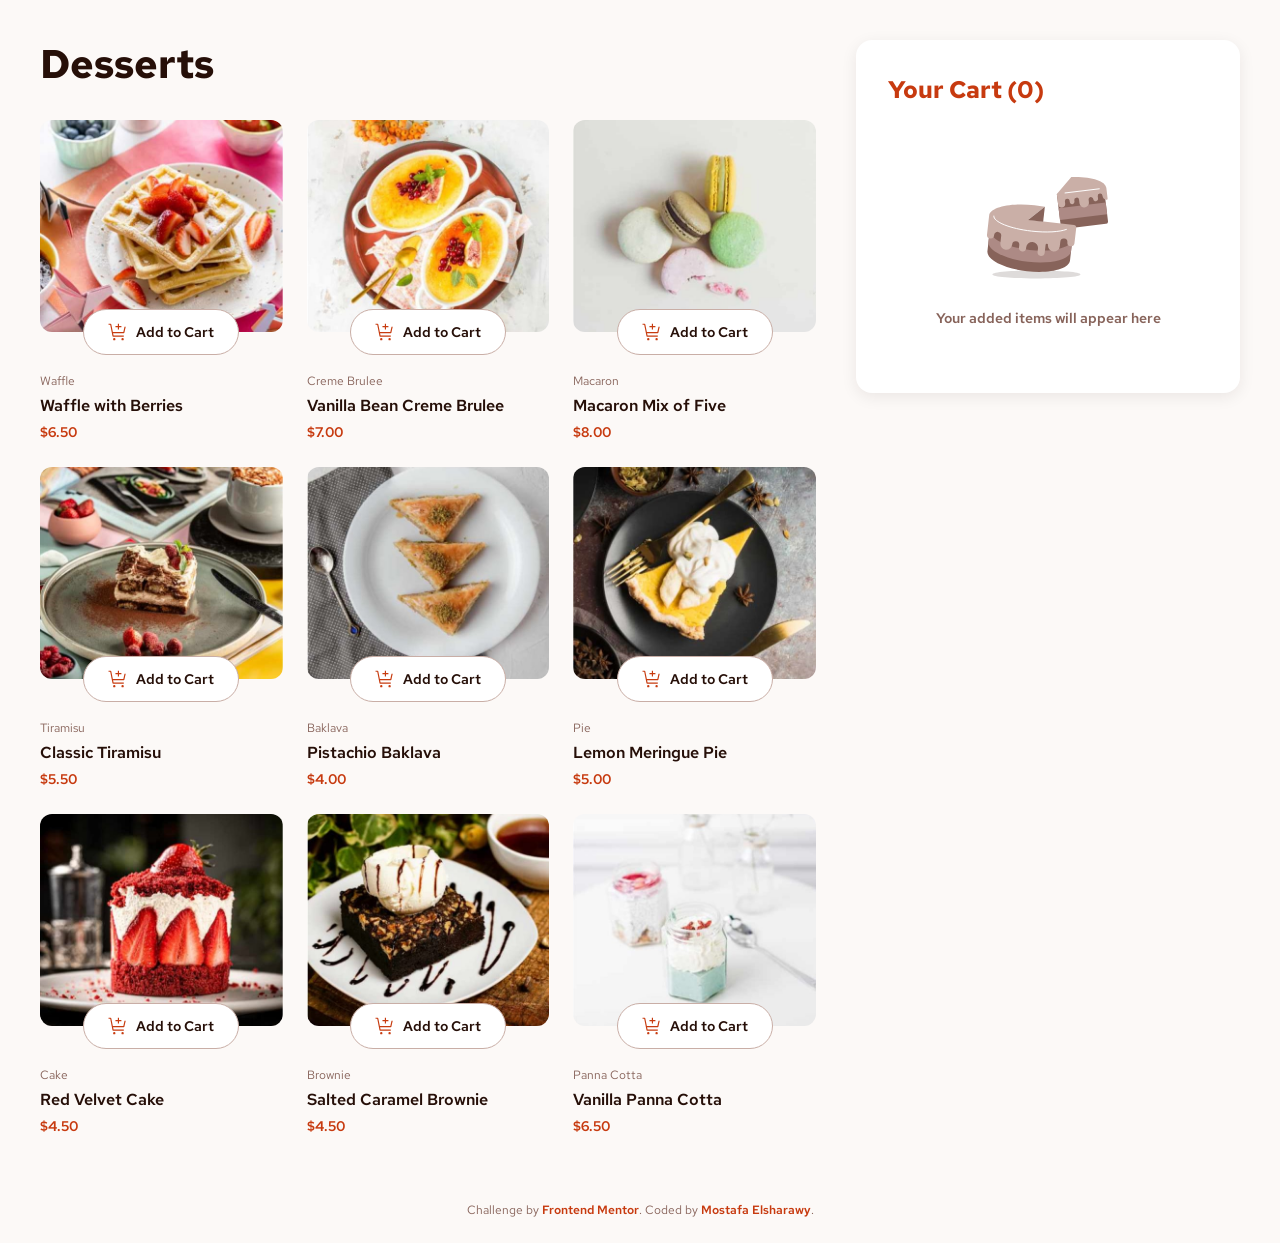
==== commit e242b7e1: "ز" ====
--- a/index.html
+++ b/index.html
@@ -4,7 +4,7 @@
     <meta charset="UTF-8" />
     <meta name="viewport" content="width=device-width, initial-scale=1.0" />
     <title>Desserts — Product List with Cart</title>
-    <link rel="icon" type="image/png" href="../assets/images/favicon-32x32.png" sizes="32x32" />
+    <link rel="icon" type="image/png" href="./assets/images/favicon-32x32.png" sizes="32x32" />
     <link rel="preconnect" href="https://fonts.googleapis.com" />
     <link rel="preconnect" href="https://fonts.gstatic.com" crossorigin />
     <link href="https://fonts.googleapis.com/css2?family=Red+Hat+Text:ital,wght@0,400;0,600;0,700;1,400&display=swap" rel="stylesheet" />
@@ -28,7 +28,7 @@
         <!-- Empty state -->
         <div class="cart-empty" id="cart-empty" aria-live="polite">
           <img
-            src="../assets/images/illustration-empty-cart.svg"
+            src="./assets/images/illustration-empty-cart.svg"
             alt="Empty shopping cart illustration"
             class="cart-empty__illustration"
           />
@@ -46,7 +46,7 @@
 
           <div class="cart-carbon-note">
             <img
-              src="../assets/images/icon-carbon-neutral.svg"
+              src="./assets/images/icon-carbon-neutral.svg"
               alt=""
               aria-hidden="true"
             />
@@ -71,7 +71,7 @@
     >
       <div class="modal">
         <img
-          src="../assets/images/icon-order-confirmed.svg"
+          src="./assets/images/icon-order-confirmed.svg"
           alt="Order confirmed"
           class="modal__icon"
         />
